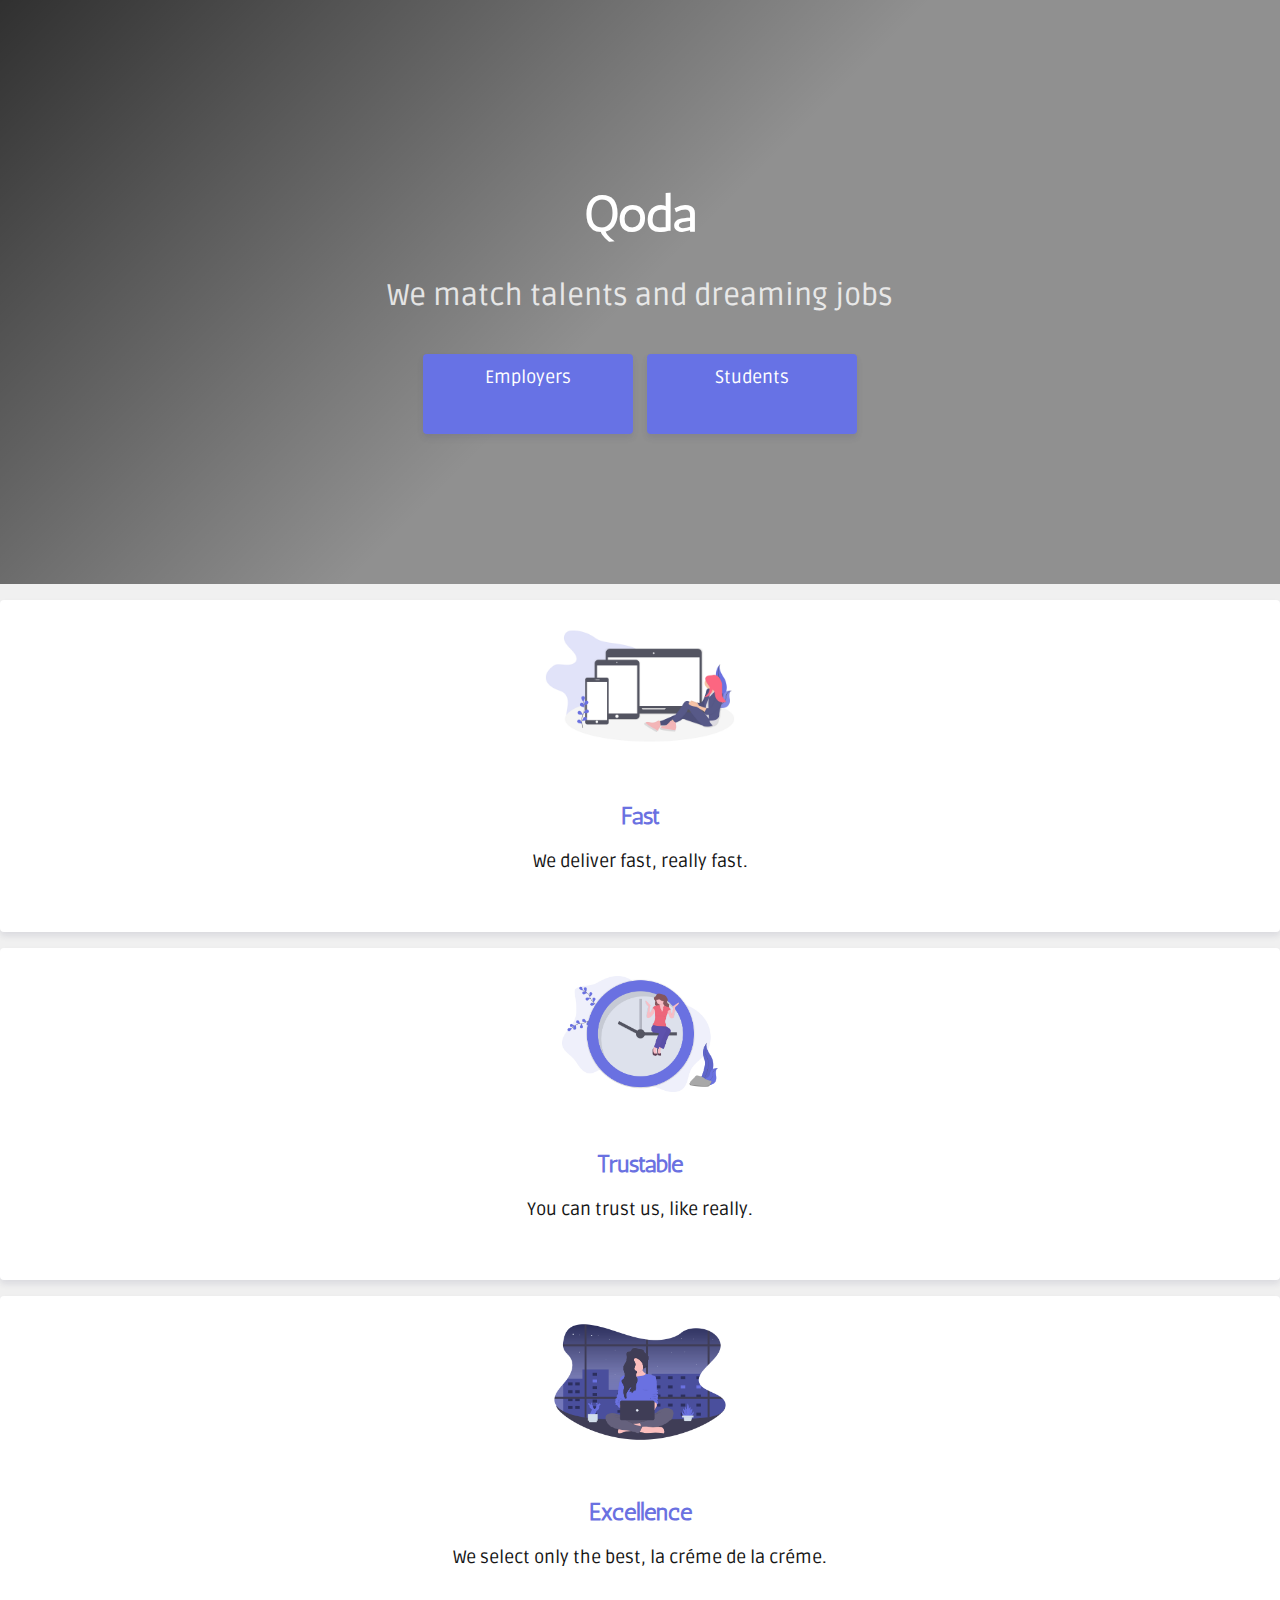
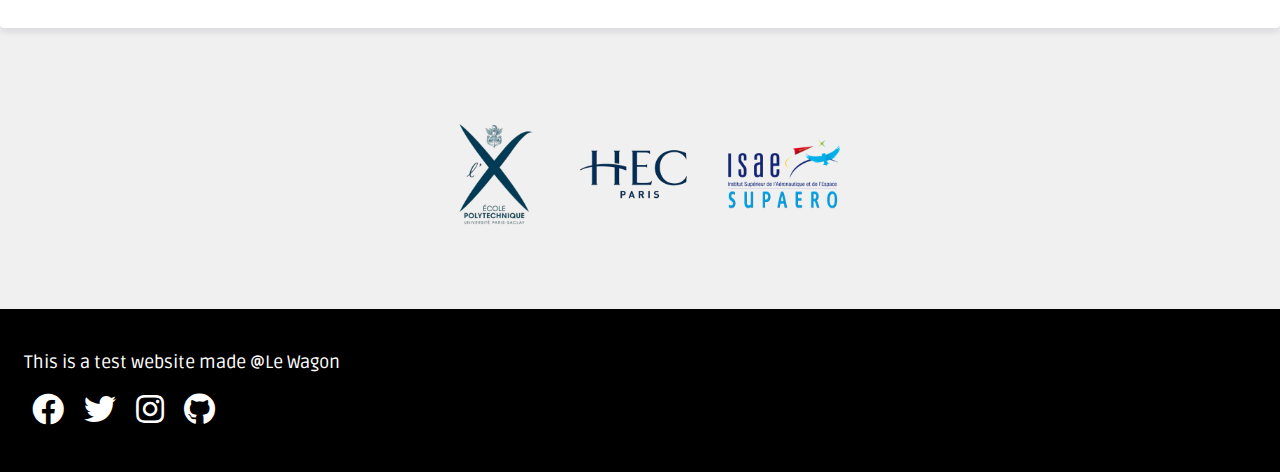
==== index.html @ 1908d9ad "logo updates" ====
<!DOCTYPE html>
<html>
  <head>
    <meta charset="utf-8">
    <title>Qoda</title>
    <link rel="stylesheet" href="https://use.fontawesome.com/releases/v5.3.1/css/all.css">
    <link href="https://fonts.googleapis.com/css?family=Antic|Ruda&display=swap" rel="stylesheet">
    <meta name="viewport" content="width=device-width, initial-scale=1, shrink-to-fit=no">
    <link rel="stylesheet" href="https://stackpath.bootstrapcdn.com/bootstrap/4.1.3/css/bootstrap.min.css" integrity="sha384-MCw98/SFnGE8fJT3GXwEOngsV7Zt27NXFoaoApmYm81iuXoPkFOJwJ8ERdknLPMO" crossorigin="anonymous">
    <link href='style.css' rel='stylesheet'>
  </head>

  <body>
    
    <div class="banner">
      <h1>Qoda</h1>
      <p>We match talents and dreaming jobs</p>
      <div class="btn-blue student">
        <a href="https://airtable.com/shrqHwpKkxn5R5Duq">Employers</a>
      </div>
      <div class="btn-blue">
        <a href="https://airtable.com/shrmMaUF8utczZNQs">Students</a>
      </div>
    </div>


    <div class="container">
      <div class="row">
        <div class="col-12 col-sm-6 col-lg-4">
          <div class="card-white">
            <img src="images/fast.png" alt="picture description" height="140">
            <h2>Fast</h2>
            <p>We deliver fast, <strong>really fast</strong>.</p>
          </div>
        </div>
        <div class="col-12 col-sm-6 col-lg-4">
          <div class="card-white">
            <img src="images/app.png" alt="picture description" height="140">
            <h2>Trustable</h2>
            <p>You can trust us, <strong>like really</strong>.</p>
          </div>
        </div>
        <div class="col-12 col-sm-12 col-lg-4">
          <div class="card-white">
            <img src="images/nuit.png" alt="picture description" height="140">
            <h2>Excellence</h2>
            <p>We select only the best, <strong>la créme de la créme</strong>.</p>
          </div>
        </div>
      </div>
    </div>

  <div class="navigation">
  </div>

  <div class="logo">
    <img src="images/X.png" alt="picture description" height="140">
    <img src="images/HEC.png" alt="picture description" height="140">
    <img src="images/Supaero.png" alt="picture description" height="140">
  </div>

  <div class="navigation">
  </div>

    <div class="footer">
    <p>This is a test website made @Le Wagon</p>

      <ul class="list-inline">
        <li>
          <a href="#"><i class="fab fa-facebook"></i></a>
        </li>
        <li>
          <a href="#"><i class="fab fa-twitter"></i></a>
        </li>
        <li>
          <a href="#"><i class="fab fa-instagram"></i></a>
        </li>
        <li>
          <a href="#"><i class="fab fa-github"></i></a>
        </li>
      </ul>
    </div>

  </body>
</html>
---- style.css ----
/* style.css */
body {
  margin: 0px;
  background: rgb(240, 240, 240);
  color: rgb(20, 20, 20);
  font-family: Ruda, sans-serif;
	font-size: 18px;
  font-weight: lighter;
}
h1, h2, h3 {
  font-family: Antic, sans-serif;
  font-weight: bold;
}
h1 {
	font-size: 40px;
  
}
h2 {
  font-size: 24px;
  color: #6A71E1;
}
a {
  color: #6A71E1;
  text-decoration: none;
}
a:hover {
  color: black;
}

.row{
  margin: auto;
}

.banner{
  text-align: center;
  color: white;
  padding: 150px 0px;
  background-image: linear-gradient(-225deg, rgba(0,0,0,0.8) 0%, rgba(0,0,0,0.4) 50%), url("https://picsum.photos/1000/600?random");
  background-size: cover;
  background-position: center;
}
.banner h1 {
  font-size: 50px;
   
}
.banner p {
  opacity: 0.8;
  font-size: 30px;
  font-weight: lighter;
  margin-bottom: 40px;
}
.btn-blue {
  color: white;
  background: #6772e5;
  box-shadow: 0 4px 6px rgba(50,50,93,.11);
  border-radius: 4px;
  padding: 15px 20px;
  width: 170px;
  height: 50px;
  line-height: 16px;
  font-size: 18px;
  display: inline-block;
}
.btn-blue a {
  color: rgb(255,255,255);
}
.btn-blue:hover {
  background: #7795f8;
  color: white;
}
.card-white {
  background-color: white;
  border-radius: 4px;
  text-align: center;
  box-shadow: 0 4px 6px rgba(50,50,93,.11);
  padding: 16px;
  height: 300px;
  margin: 16px 0px;

}
.card-white img {
  margin-bottom: 20px;
}
.footer {
  background-color: black;
  padding: 24px;
  color: white;
}
.footer a {
  color: white;
  font-size: 32px;
}
.list-inline {
  list-style: none;
  padding-left: 0px;
}
.list-inline li {
  display: inline;
  padding: 0px 8px;
}
.student{
  margin-right: 10px;
}

.menu, .menu a {
  color: white;
  font-size: 14px;
}
.navigation{
  height: 60px;
  font-color: white;
  color: #6772EB;
  font-size: 30px;
  text-align: center;
}
.logo{
  text-align: center;

}
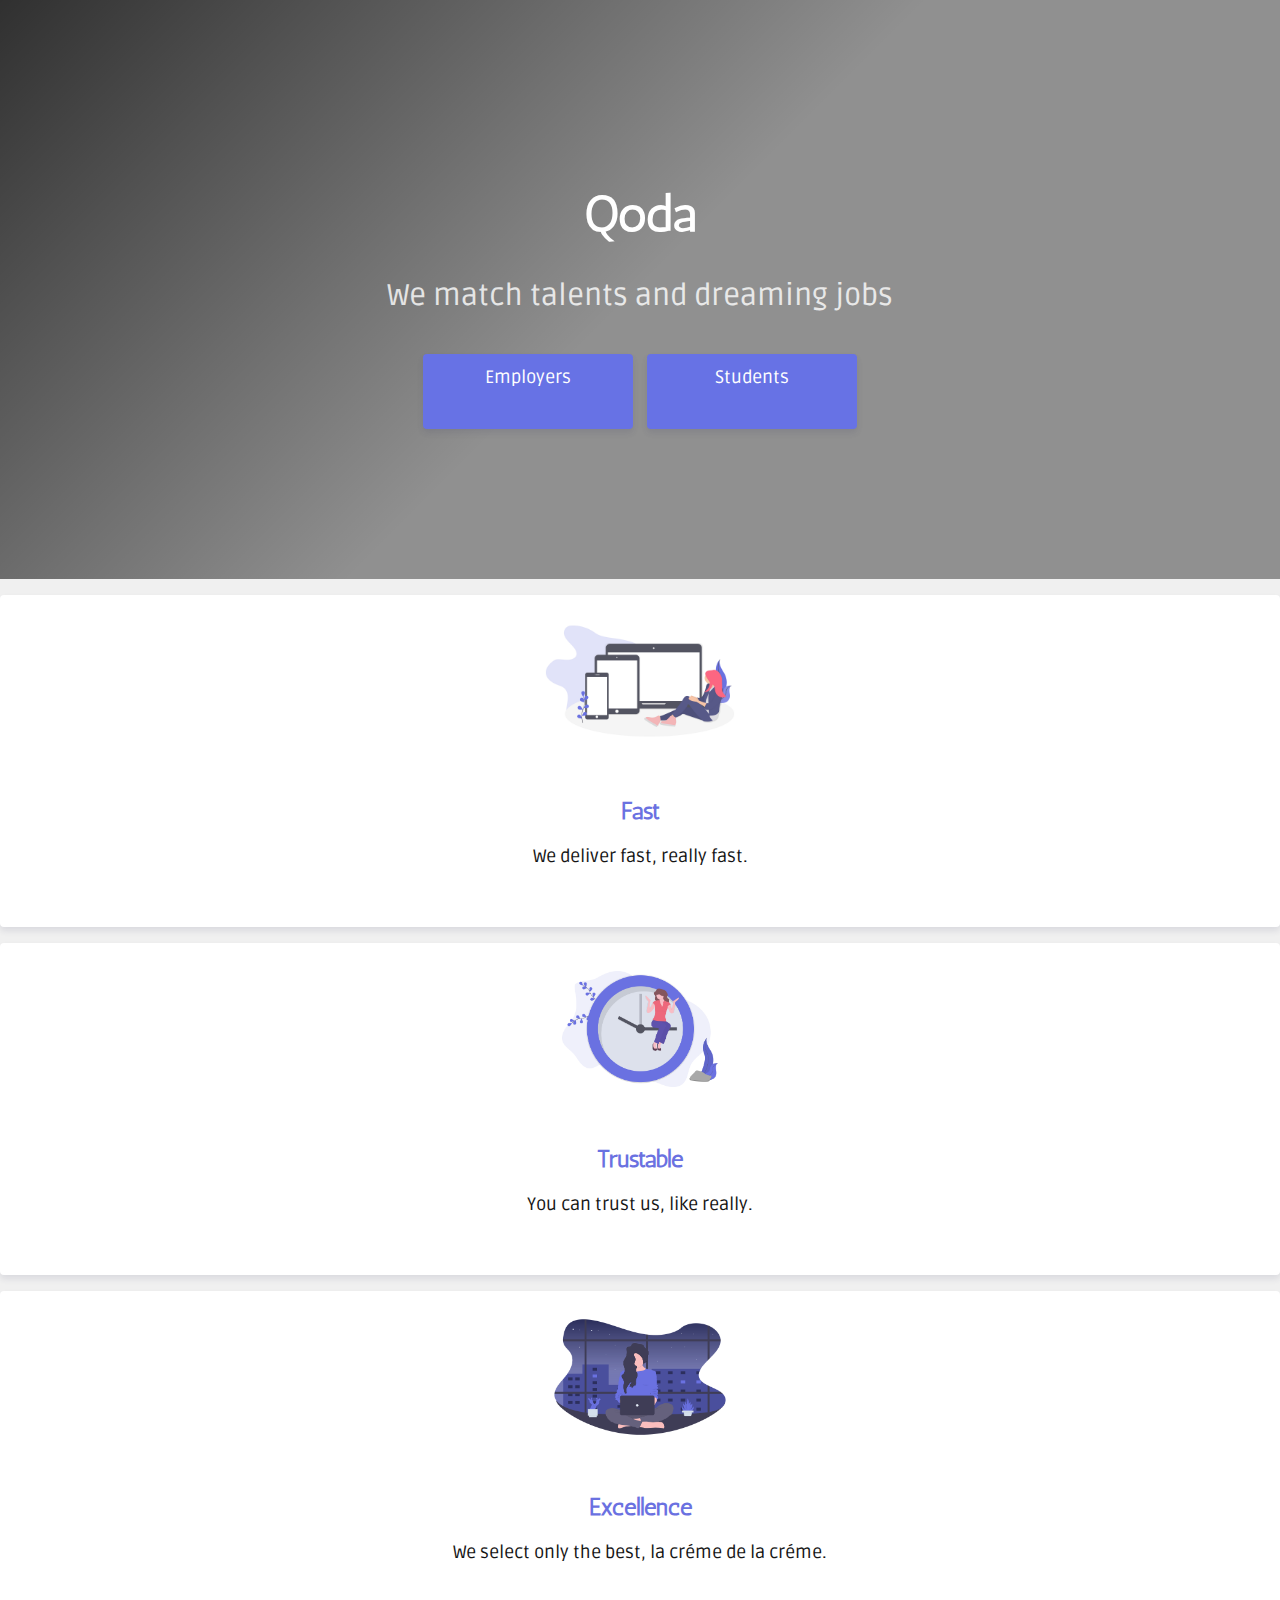
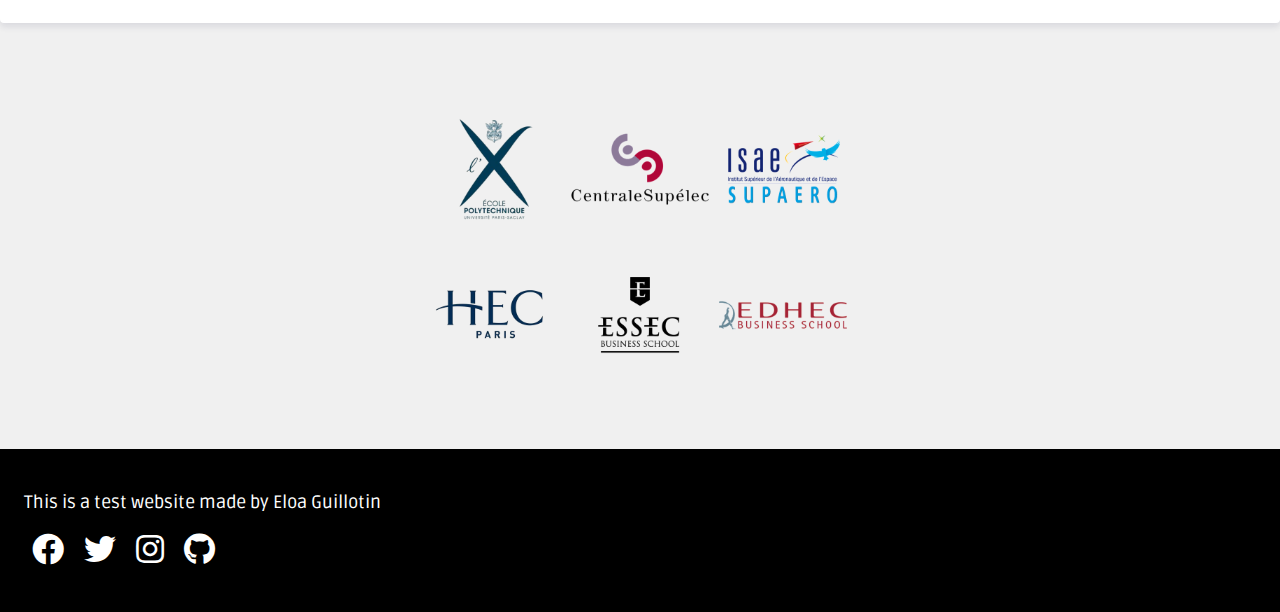
==== commit b5a05738: "Airtable update" ====
--- a/index.html
+++ b/index.html
@@ -55,15 +55,20 @@
 
   <div class="logo">
     <img src="images/X.png" alt="picture description" height="140">
+    <img src="images/centrale.png" alt="picture description" height="140">
+    <img src="images/Supaero.png" alt="picture description" height="140">
+  </div>
+  <div class="logo">
     <img src="images/HEC.png" alt="picture description" height="140">
-    <img src="images/Supaero.png" alt="picture description" height="140">
+    <img src="images/essec.png" alt="picture description" height="140">
+    <img src="images/edhec.png" alt="picture description" height="140">
   </div>
 
   <div class="navigation">
   </div>
 
     <div class="footer">
-    <p>This is a test website made @Le Wagon</p>
+    <p>This is a test website made by Eloa Guillotin</p>
 
       <ul class="list-inline">
         <li>
--- a/style.css
+++ b/style.css
@@ -56,7 +56,7 @@
   border-radius: 4px;
   padding: 15px 20px;
   width: 170px;
-  height: 50px;
+  height: 45px;
   line-height: 16px;
   font-size: 18px;
   display: inline-block;
@@ -115,5 +115,5 @@
 }
 .logo{
   text-align: center;
+}
 
-}
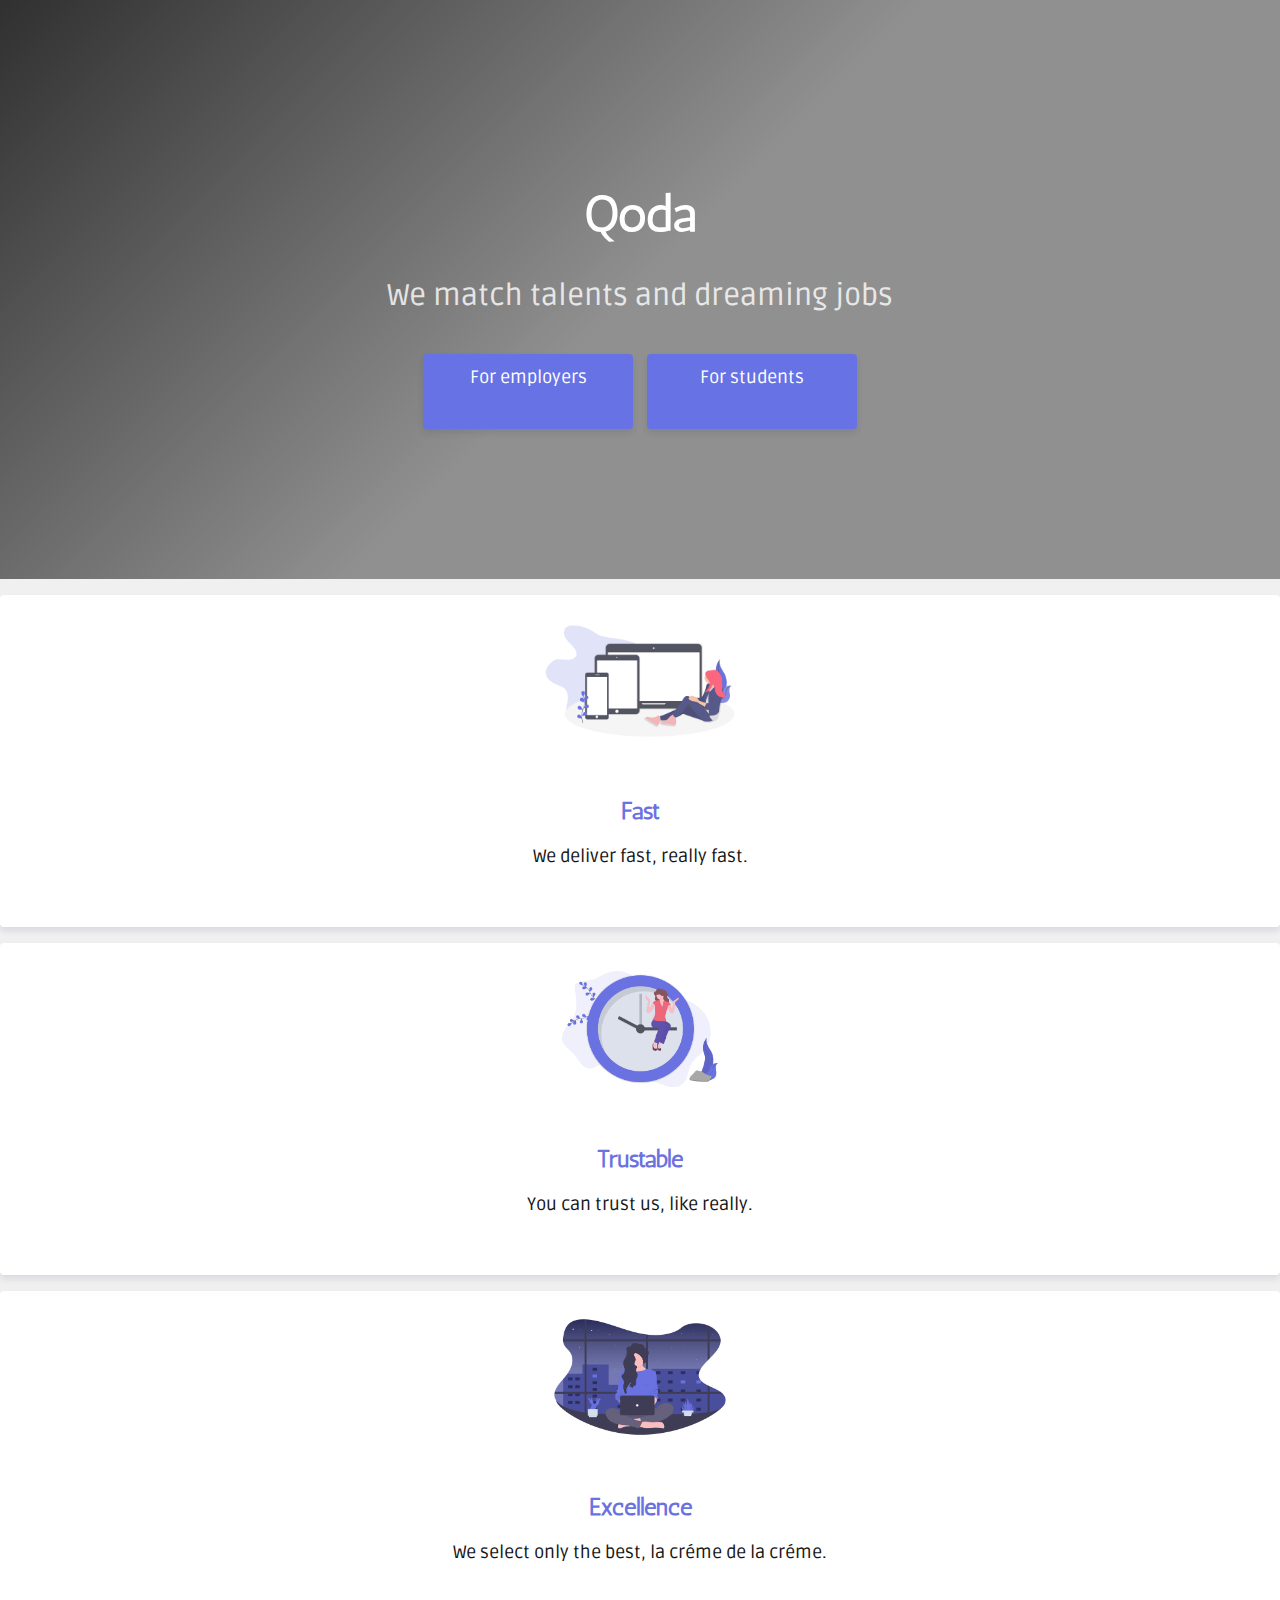
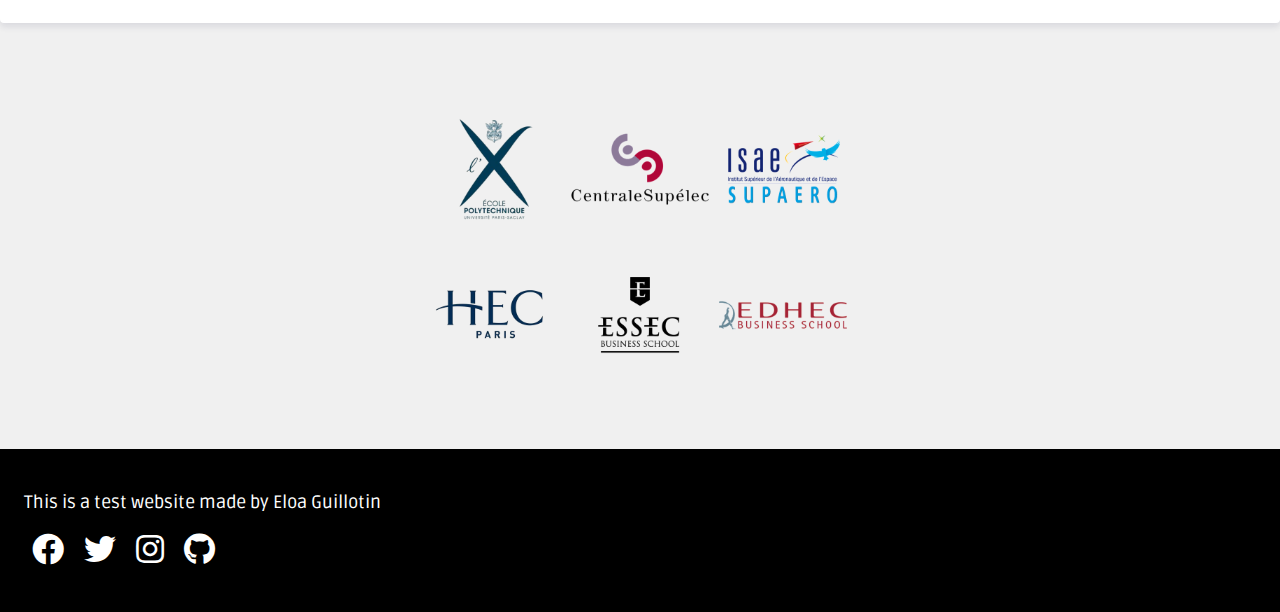
==== commit d78ba769: "Update" ====
--- a/index.html
+++ b/index.html
@@ -16,10 +16,10 @@
       <h1>Qoda</h1>
       <p>We match talents and dreaming jobs</p>
       <div class="btn-blue student">
-        <a href="https://airtable.com/shrqHwpKkxn5R5Duq">Employers</a>
+        <a href="https://airtable.com/shrqHwpKkxn5R5Duq">For employers</a>
       </div>
       <div class="btn-blue">
-        <a href="https://airtable.com/shrmMaUF8utczZNQs">Students</a>
+        <a href="https://airtable.com/shrmMaUF8utczZNQs">For students</a>
       </div>
     </div>
 
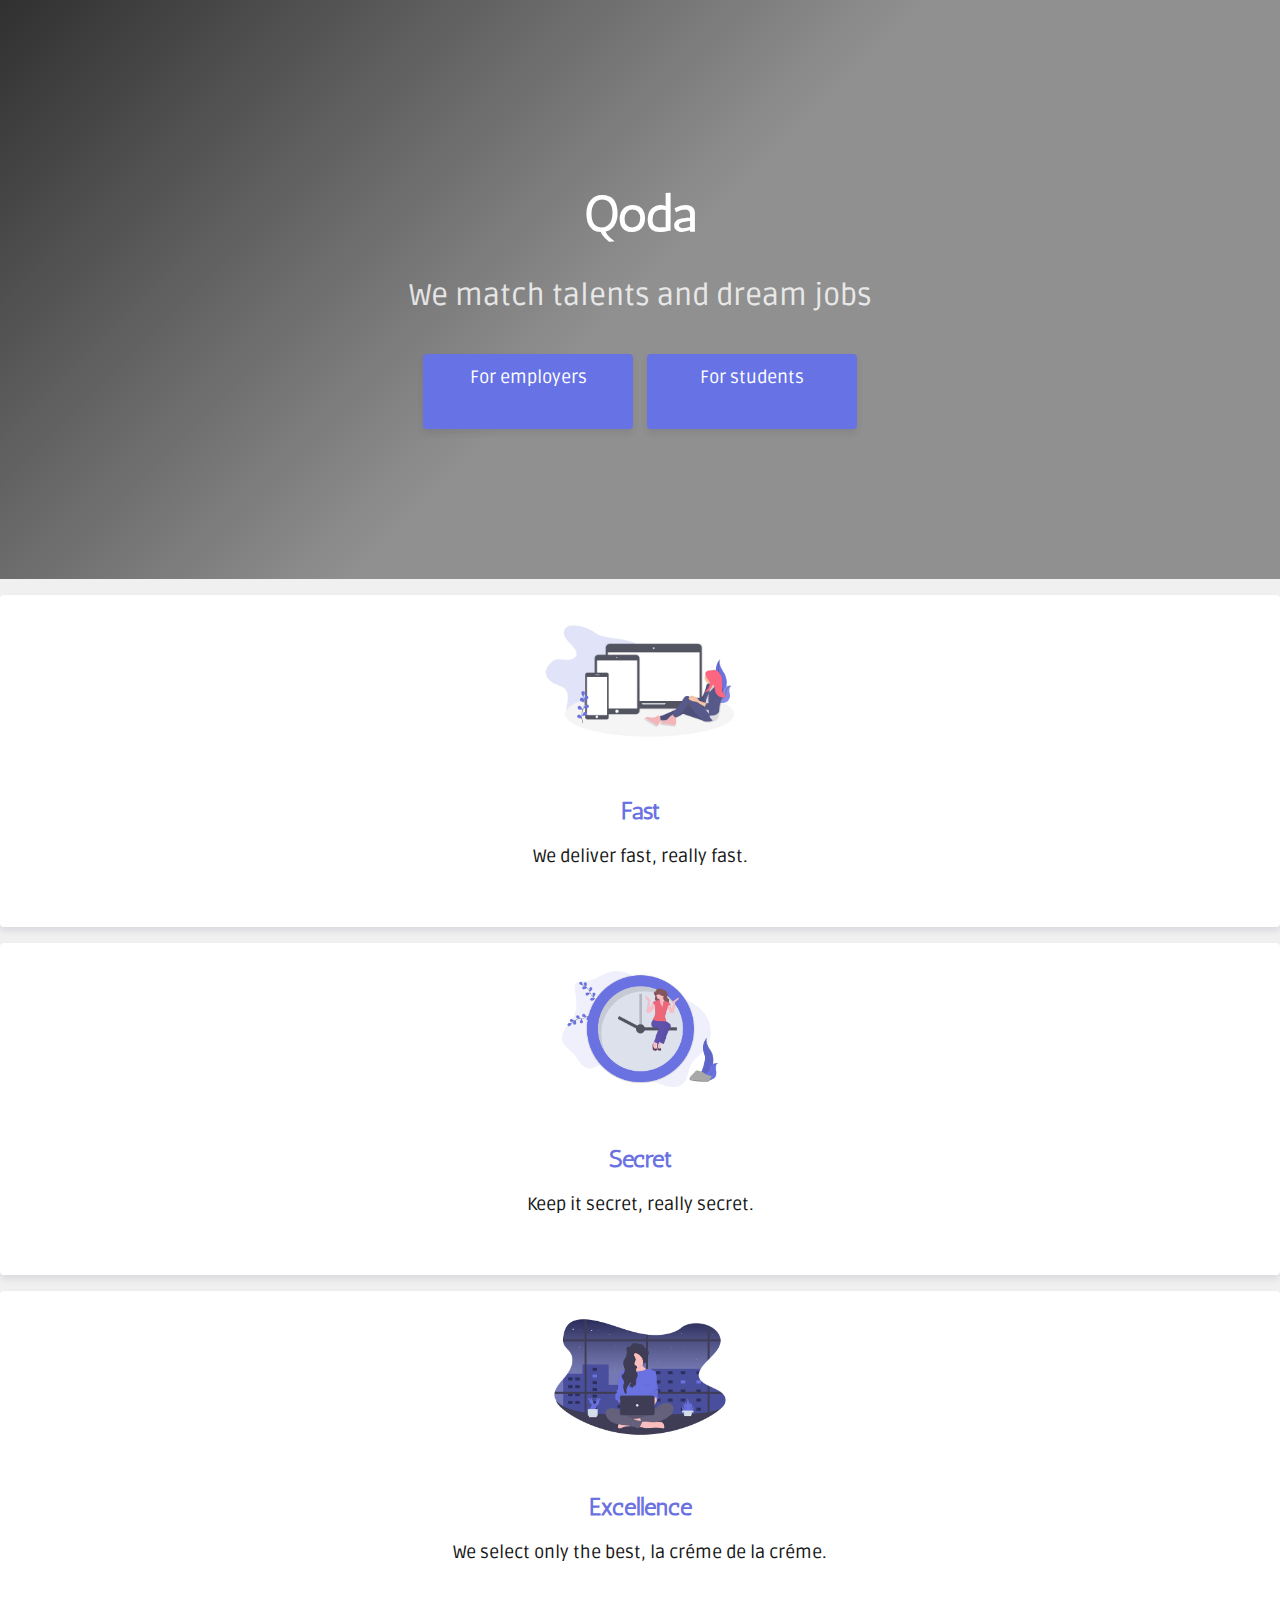
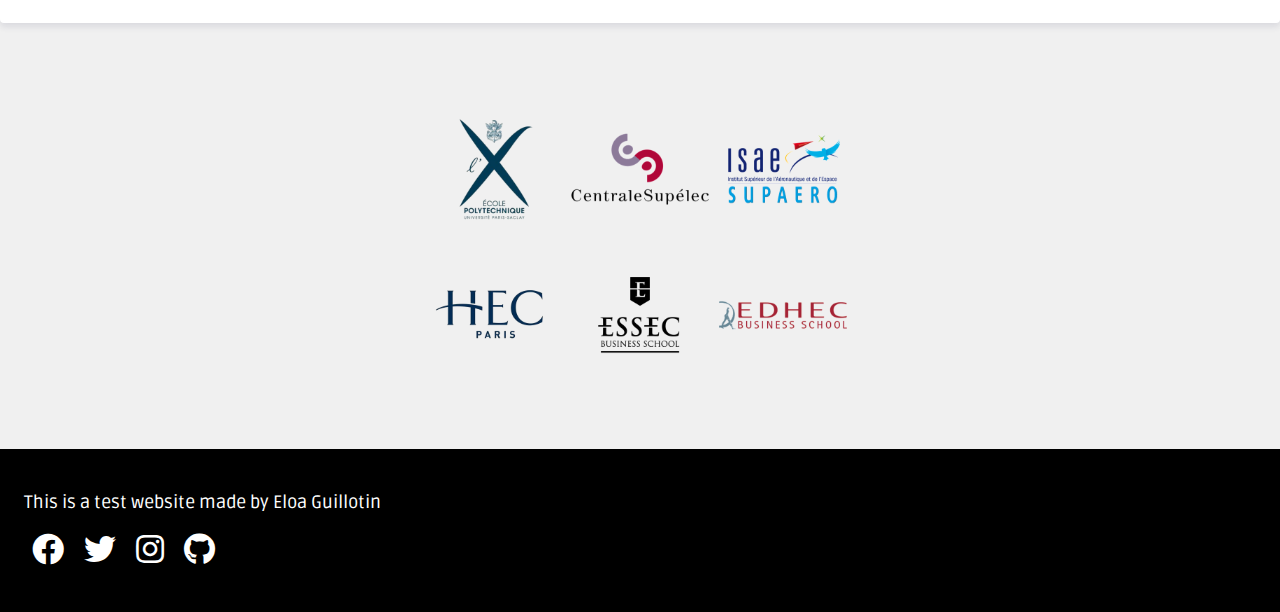
==== commit 0fa814c0: "secret" ====
--- a/index.html
+++ b/index.html
@@ -14,7 +14,7 @@
     
     <div class="banner">
       <h1>Qoda</h1>
-      <p>We match talents and dreaming jobs</p>
+      <p>We match talents and dream jobs</p>
       <div class="btn-blue student">
         <a href="https://airtable.com/shrqHwpKkxn5R5Duq">For employers</a>
       </div>
@@ -36,8 +36,8 @@
         <div class="col-12 col-sm-6 col-lg-4">
           <div class="card-white">
             <img src="images/app.png" alt="picture description" height="140">
-            <h2>Trustable</h2>
-            <p>You can trust us, <strong>like really</strong>.</p>
+            <h2>Secret</h2>
+            <p>Keep it secret, <strong>really secret</strong>.</p>
           </div>
         </div>
         <div class="col-12 col-sm-12 col-lg-4">
--- a/style.css
+++ b/style.css
@@ -35,7 +35,7 @@
   text-align: center;
   color: white;
   padding: 150px 0px;
-  background-image: linear-gradient(-225deg, rgba(0,0,0,0.8) 0%, rgba(0,0,0,0.4) 50%), url("https://picsum.photos/1000/600?random");
+  background-image: linear-gradient(-225deg, rgba(0,0,0,0.8) 0%, rgba(0,0,0,0.4) 50%), url("https://images.unsplash.com/photo-1462899006636-339e08d1844e?ixlib=rb-1.2.1&ixid=eyJhcHBfaWQiOjEyMDd9&auto=format&fit=crop&w=1650&q=80");
   background-size: cover;
   background-position: center;
 }
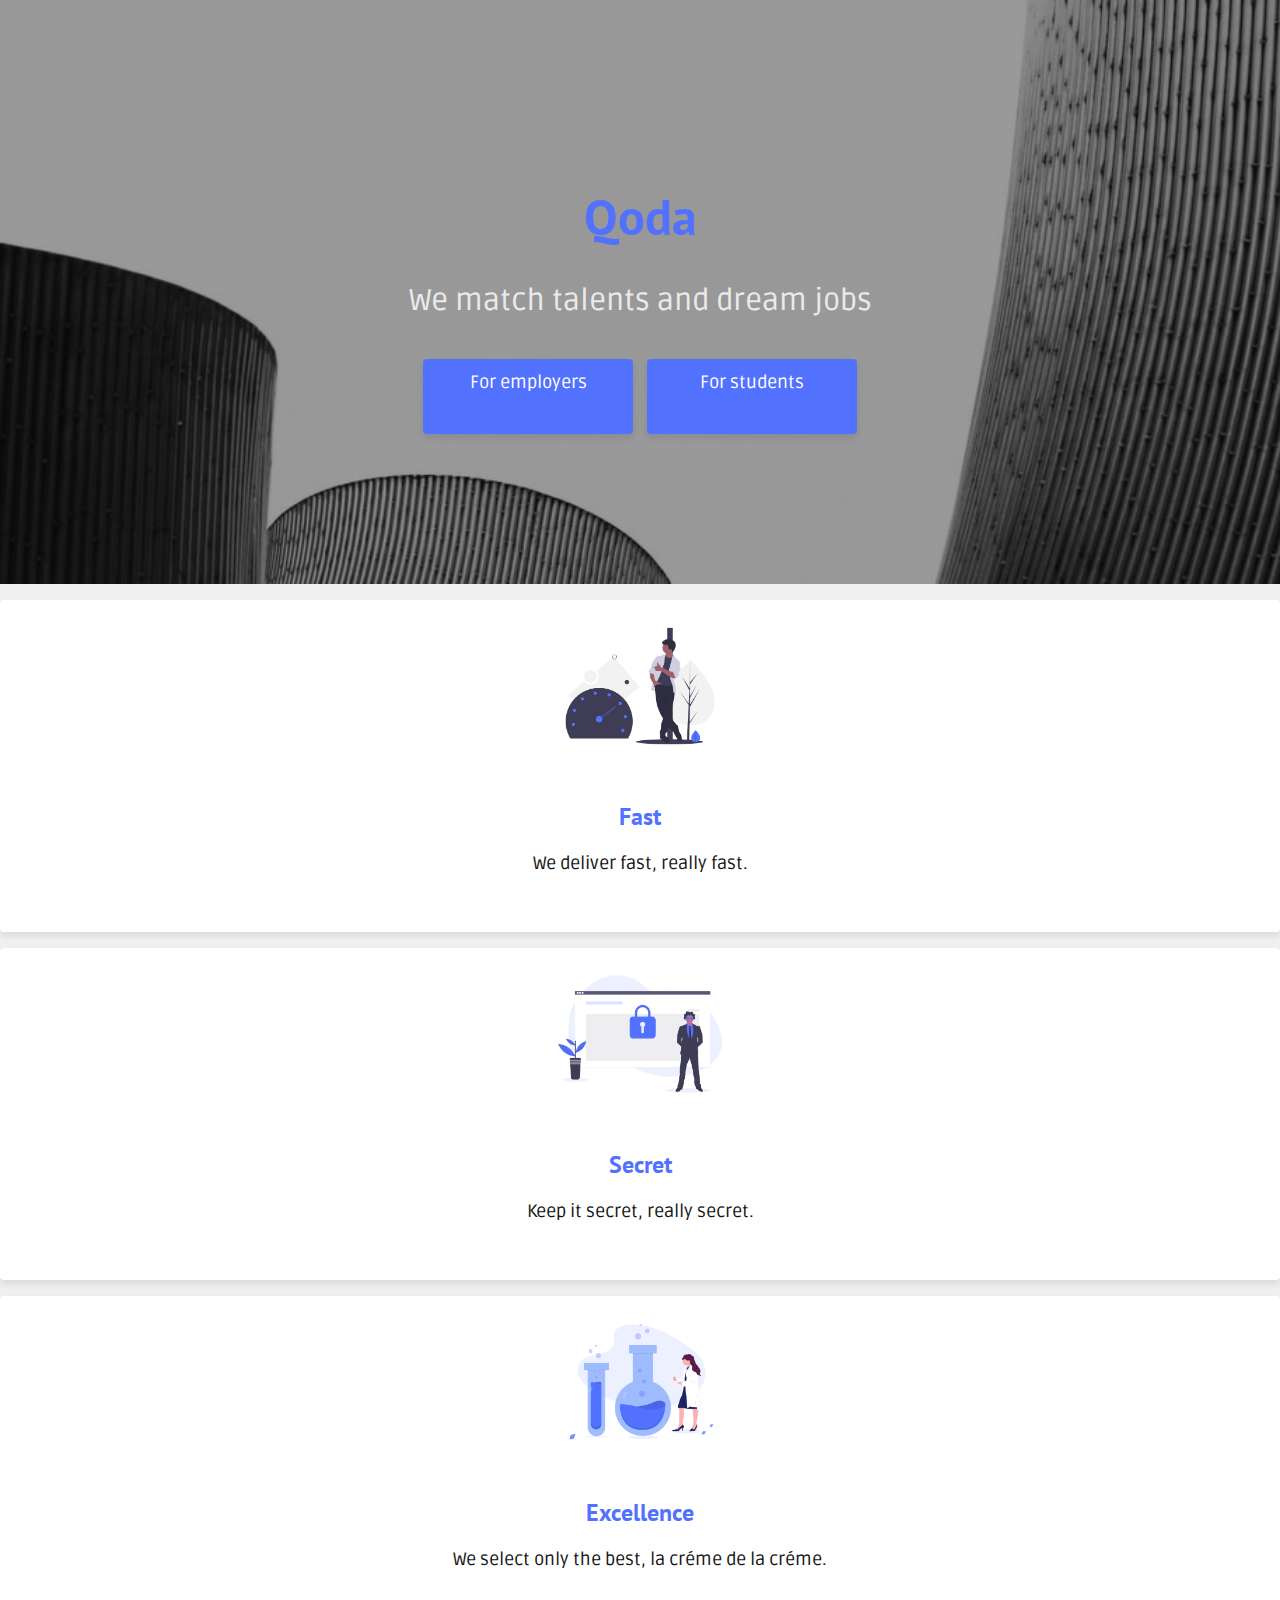
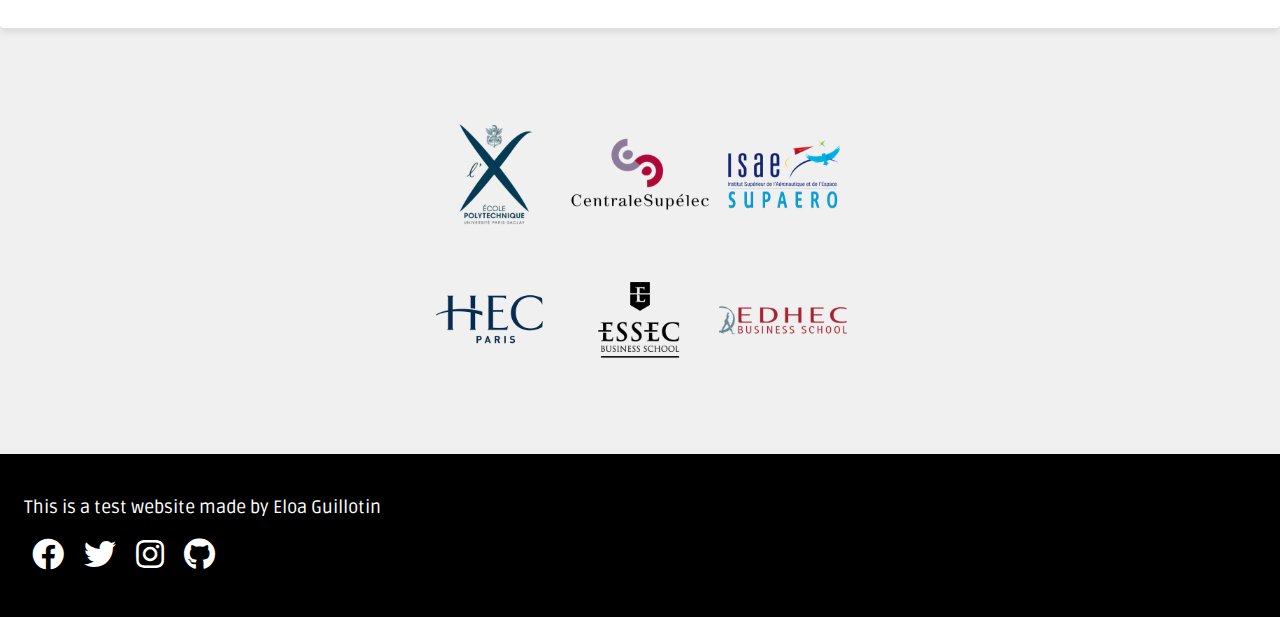
==== commit 3445211b: "Version 1 fini" ====
--- a/index.html
+++ b/index.html
@@ -5,6 +5,7 @@
     <title>Qoda</title>
     <link rel="stylesheet" href="https://use.fontawesome.com/releases/v5.3.1/css/all.css">
     <link href="https://fonts.googleapis.com/css?family=Antic|Ruda&display=swap" rel="stylesheet">
+    <link href="https://fonts.googleapis.com/css?family=PT+Sans&display=swap" rel="stylesheet">
     <meta name="viewport" content="width=device-width, initial-scale=1, shrink-to-fit=no">
     <link rel="stylesheet" href="https://stackpath.bootstrapcdn.com/bootstrap/4.1.3/css/bootstrap.min.css" integrity="sha384-MCw98/SFnGE8fJT3GXwEOngsV7Zt27NXFoaoApmYm81iuXoPkFOJwJ8ERdknLPMO" crossorigin="anonymous">
     <link href='style.css' rel='stylesheet'>
@@ -35,14 +36,14 @@
         </div>
         <div class="col-12 col-sm-6 col-lg-4">
           <div class="card-white">
-            <img src="images/app.png" alt="picture description" height="140">
+            <img src="images/private.png" alt="picture description" height="140">
             <h2>Secret</h2>
             <p>Keep it secret, <strong>really secret</strong>.</p>
           </div>
         </div>
         <div class="col-12 col-sm-12 col-lg-4">
           <div class="card-white">
-            <img src="images/nuit.png" alt="picture description" height="140">
+            <img src="images/excellence.png" alt="picture description" height="140">
             <h2>Excellence</h2>
             <p>We select only the best, <strong>la créme de la créme</strong>.</p>
           </div>
--- a/style.css
+++ b/style.css
@@ -8,19 +8,20 @@
   font-weight: lighter;
 }
 h1, h2, h3 {
-  font-family: Antic, sans-serif;
+  font-family: PT sans, sans-serif;
   font-weight: bold;
 }
 h1 {
 	font-size: 40px;
+  color: #5271ff;
   
 }
 h2 {
   font-size: 24px;
-  color: #6A71E1;
+  color: #5271ff;
 }
 a {
-  color: #6A71E1;
+  color: #5271ff;
   text-decoration: none;
 }
 a:hover {
@@ -35,7 +36,7 @@
   text-align: center;
   color: white;
   padding: 150px 0px;
-  background-image: linear-gradient(-225deg, rgba(0,0,0,0.8) 0%, rgba(0,0,0,0.4) 50%), url("https://images.unsplash.com/photo-1462899006636-339e08d1844e?ixlib=rb-1.2.1&ixid=eyJhcHBfaWQiOjEyMDd9&auto=format&fit=crop&w=1650&q=80");
+  background-image: linear-gradient(-225deg, rgba(0,0,0,0.8) 0%, rgba(0,0,0,0.4) 0%), url("images/Couverture2.jpg");
   background-size: cover;
   background-position: center;
 }
@@ -51,7 +52,7 @@
 }
 .btn-blue {
   color: white;
-  background: #6772e5;
+  background: #5271ff;
   box-shadow: 0 4px 6px rgba(50,50,93,.11);
   border-radius: 4px;
   padding: 15px 20px;
@@ -109,7 +110,7 @@
 .navigation{
   height: 60px;
   font-color: white;
-  color: #6772EB;
+  color: #5271ff;
   font-size: 30px;
   text-align: center;
 }
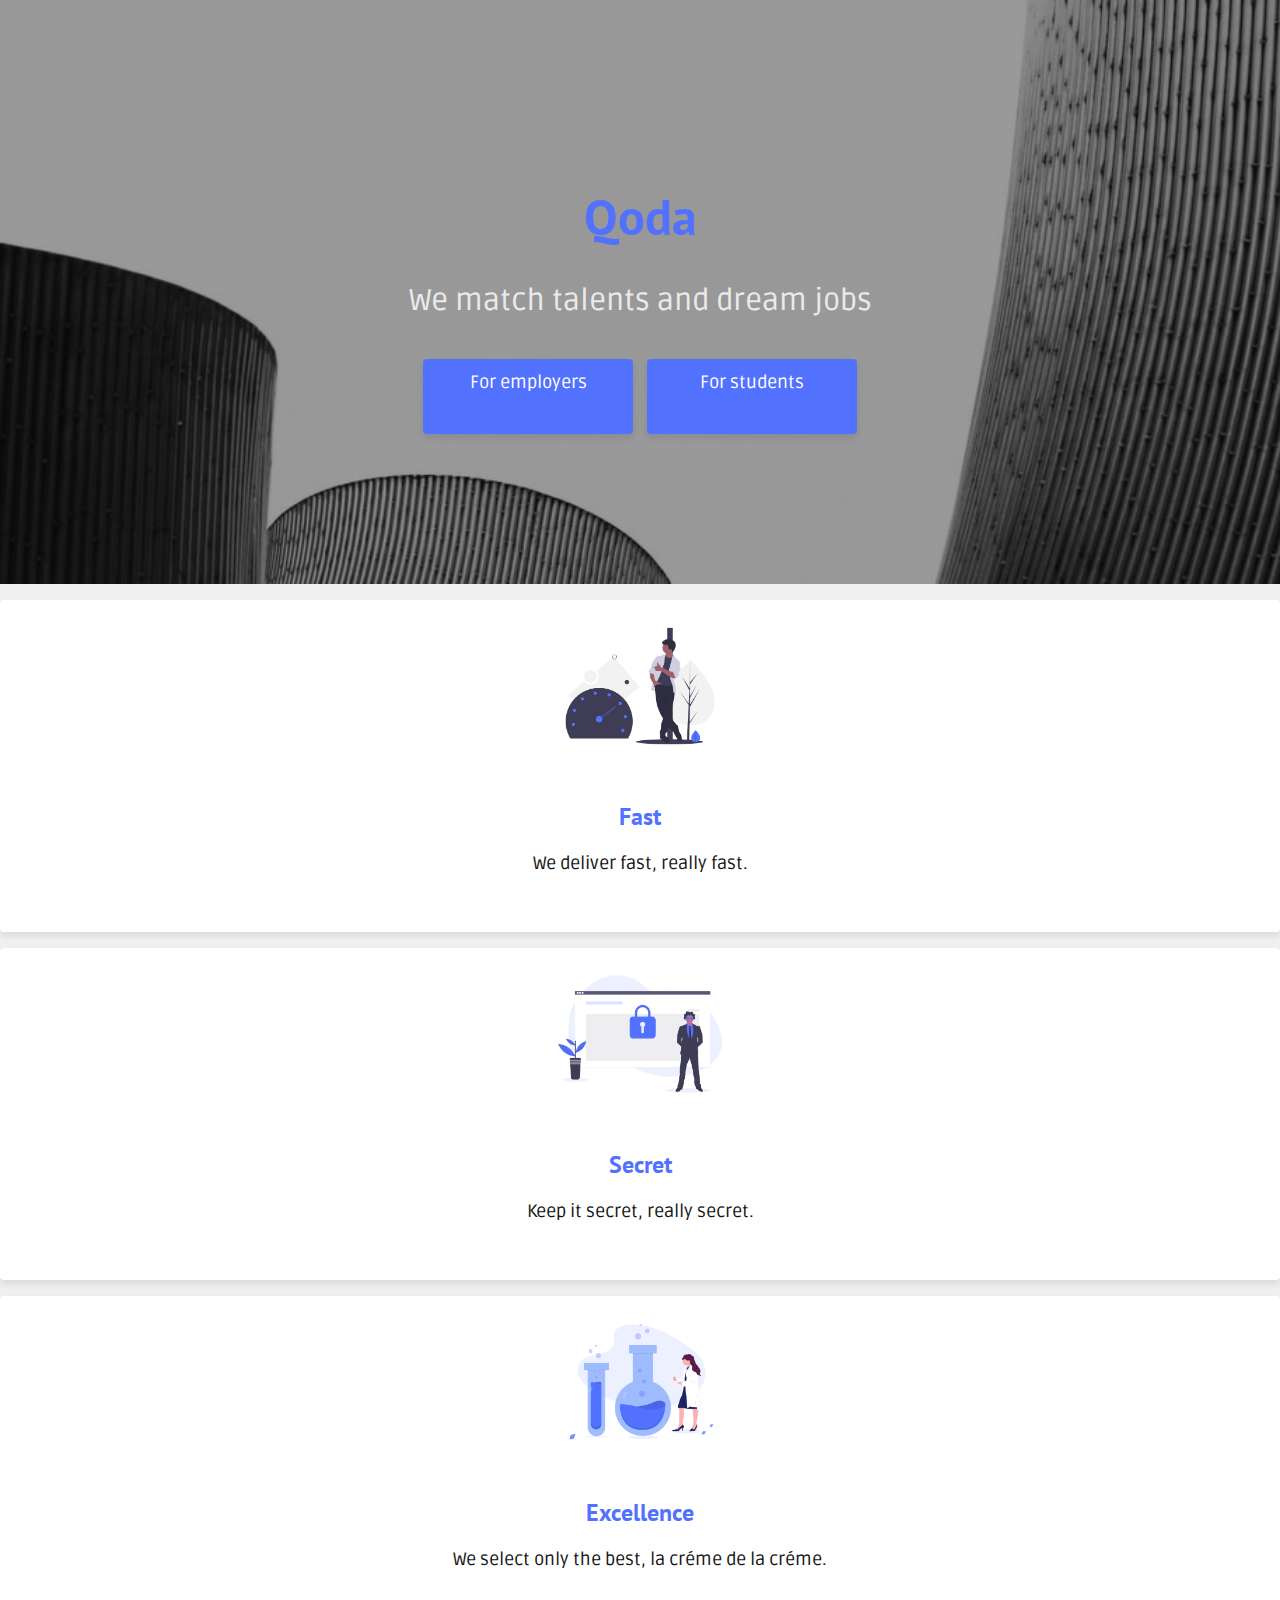
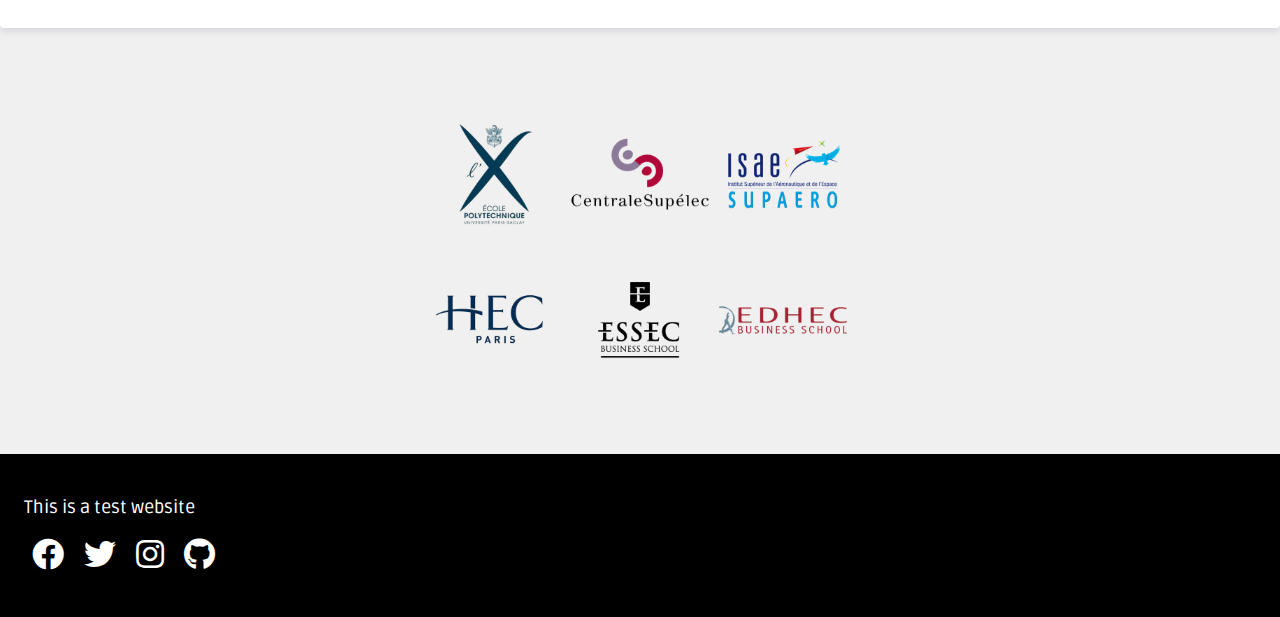
==== commit 3594b226: "Update" ====
--- a/index.html
+++ b/index.html
@@ -69,7 +69,7 @@
   </div>
 
     <div class="footer">
-    <p>This is a test website made by Eloa Guillotin</p>
+    <p>This is a test website</p>
 
       <ul class="list-inline">
         <li>
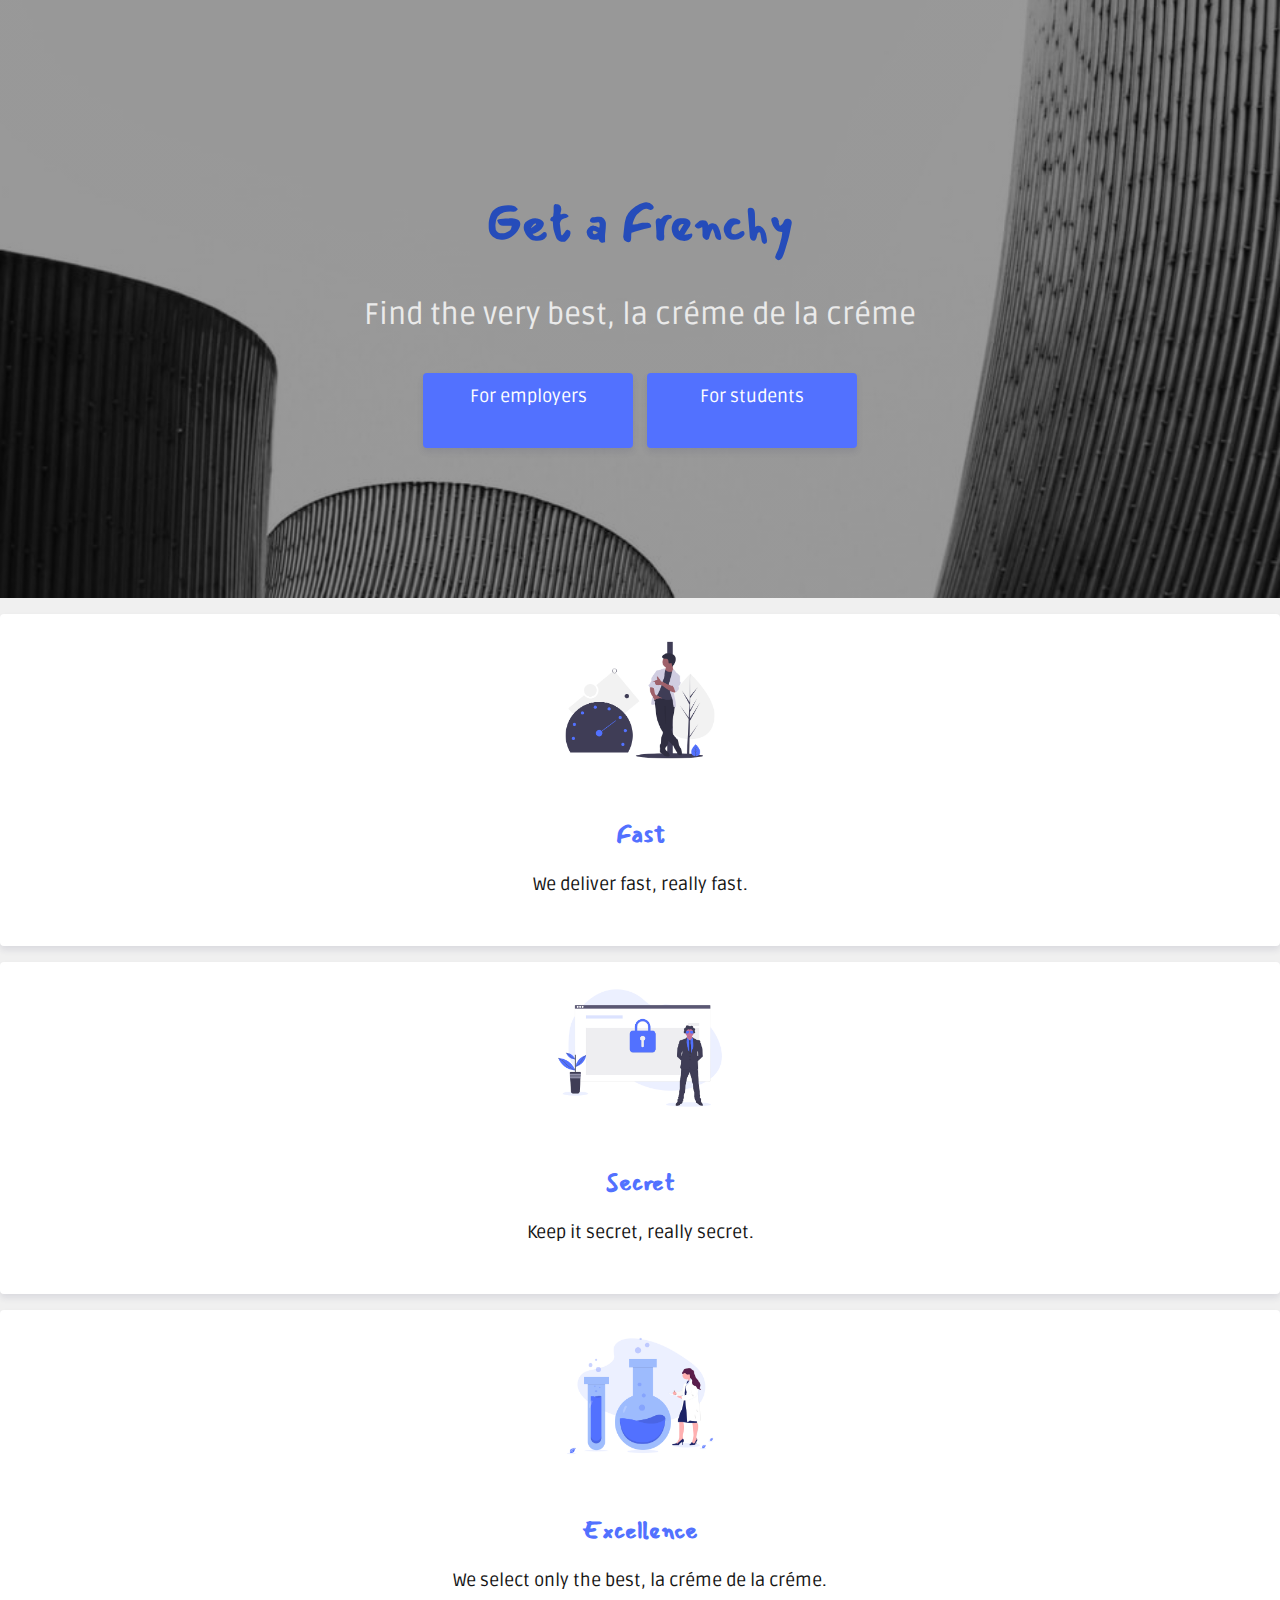
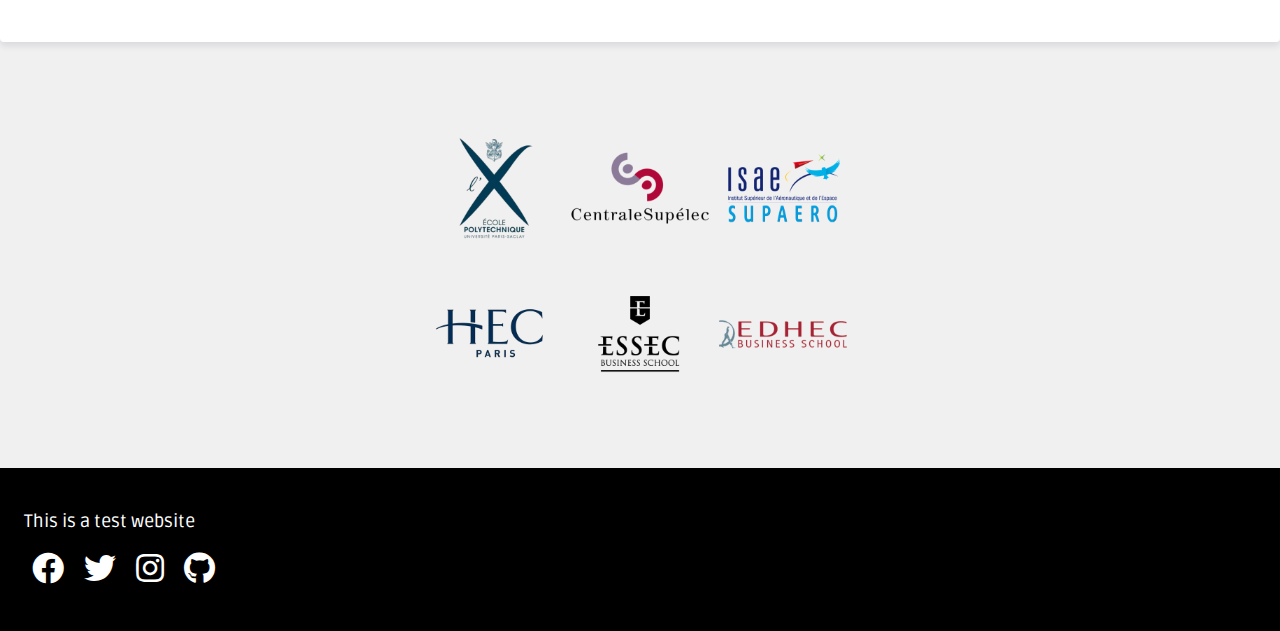
==== commit b87ee7ab: "Getafrenchy" ====
--- a/index.html
+++ b/index.html
@@ -5,7 +5,7 @@
     <title>Qoda</title>
     <link rel="stylesheet" href="https://use.fontawesome.com/releases/v5.3.1/css/all.css">
     <link href="https://fonts.googleapis.com/css?family=Antic|Ruda&display=swap" rel="stylesheet">
-    <link href="https://fonts.googleapis.com/css?family=PT+Sans&display=swap" rel="stylesheet">
+    <link href="https://fonts.googleapis.com/css?family=Mansalva&display=swap" rel="stylesheet">
     <meta name="viewport" content="width=device-width, initial-scale=1, shrink-to-fit=no">
     <link rel="stylesheet" href="https://stackpath.bootstrapcdn.com/bootstrap/4.1.3/css/bootstrap.min.css" integrity="sha384-MCw98/SFnGE8fJT3GXwEOngsV7Zt27NXFoaoApmYm81iuXoPkFOJwJ8ERdknLPMO" crossorigin="anonymous">
     <link href='style.css' rel='stylesheet'>
@@ -14,8 +14,8 @@
   <body>
     
     <div class="banner">
-      <h1>Qoda</h1>
-      <p>We match talents and dream jobs</p>
+      <h1>Get a Frenchy</h1>
+      <p>Find the very best, la créme de la créme</p>
       <div class="btn-blue student">
         <a href="https://airtable.com/shrqHwpKkxn5R5Duq">For employers</a>
       </div>
--- a/style.css
+++ b/style.css
@@ -8,12 +8,12 @@
   font-weight: lighter;
 }
 h1, h2, h3 {
-  font-family: PT sans, sans-serif;
+  font-family: Mansalva, cursive;
   font-weight: bold;
 }
 h1 {
 	font-size: 40px;
-  color: #5271ff;
+  color: #254cba;
   
 }
 h2 {
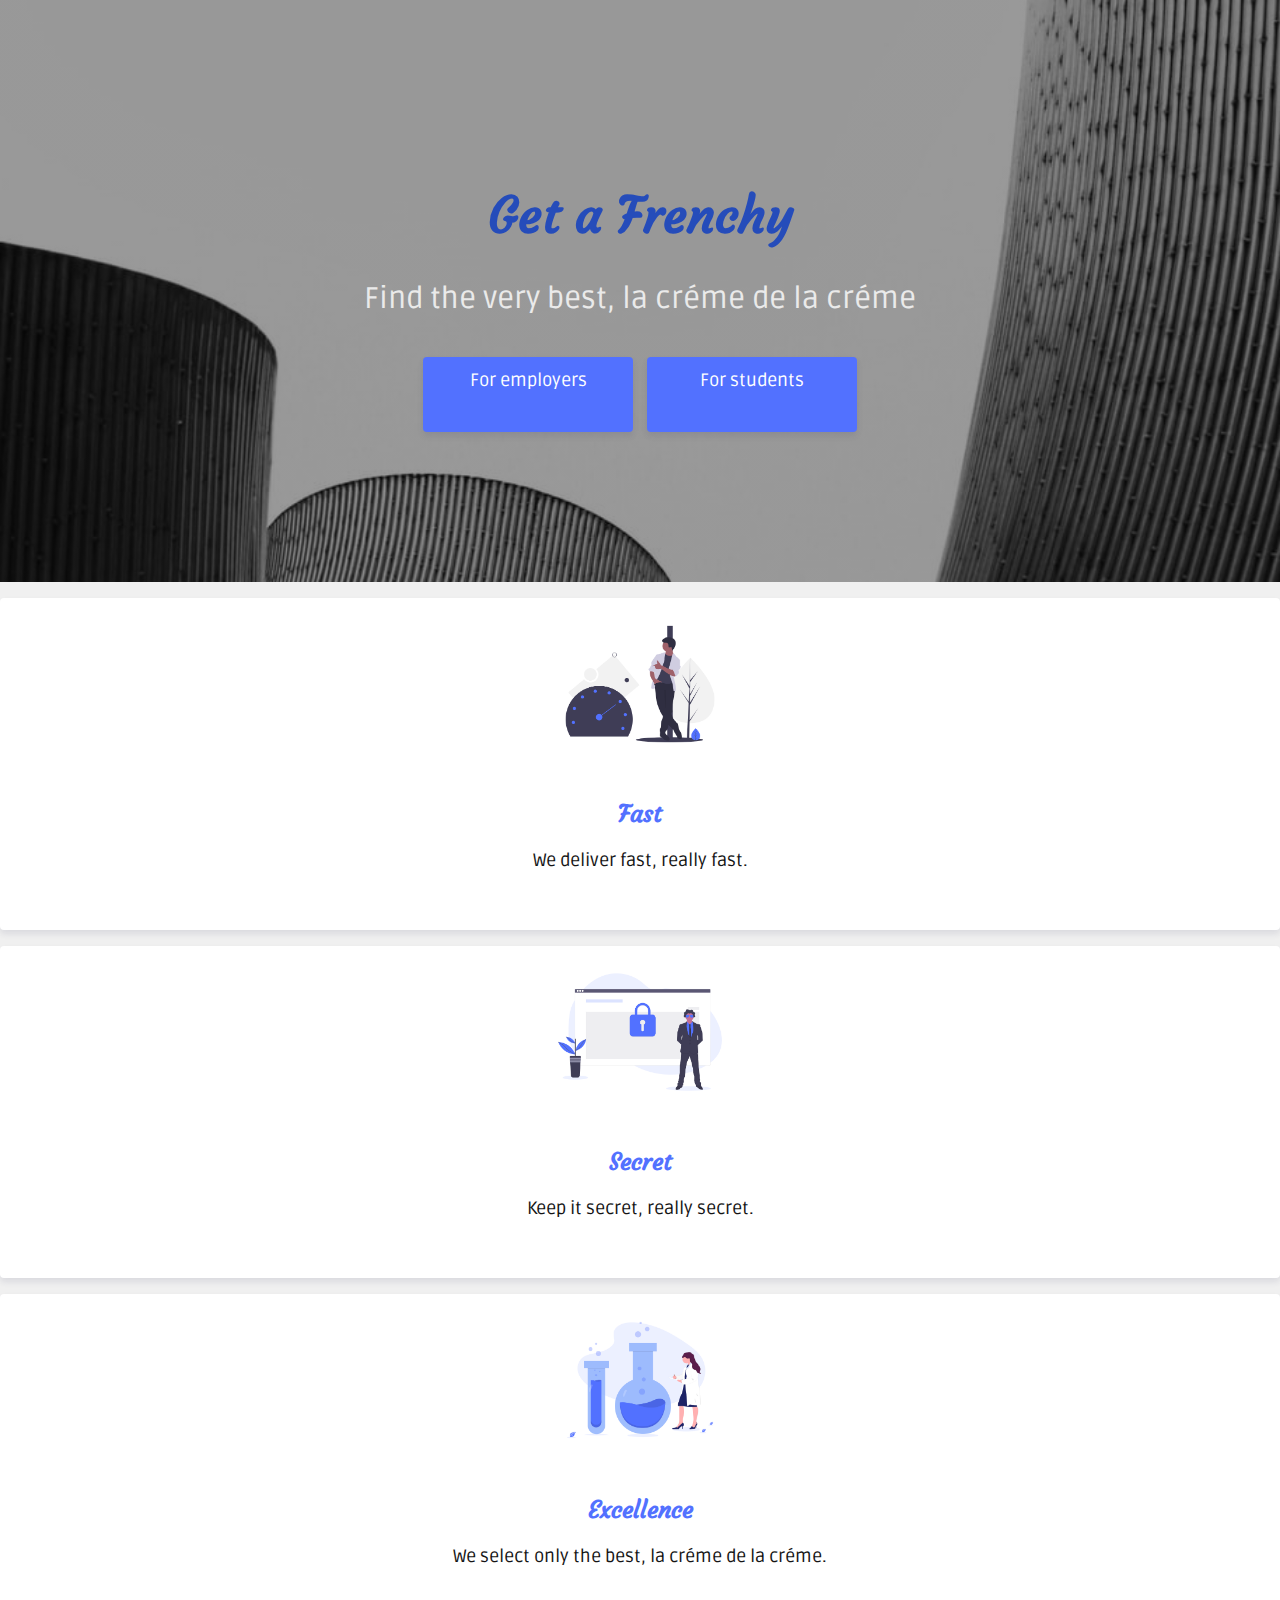
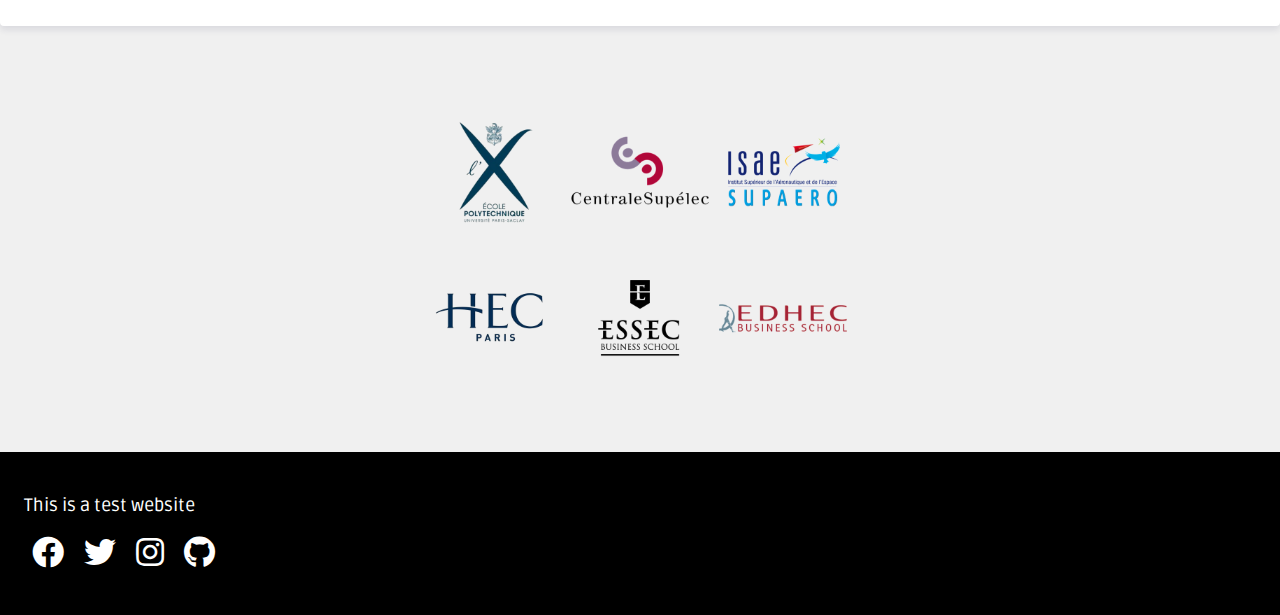
==== commit 249c3e5f: "update" ====
--- a/index.html
+++ b/index.html
@@ -6,6 +6,9 @@
     <link rel="stylesheet" href="https://use.fontawesome.com/releases/v5.3.1/css/all.css">
     <link href="https://fonts.googleapis.com/css?family=Antic|Ruda&display=swap" rel="stylesheet">
     <link href="https://fonts.googleapis.com/css?family=Mansalva&display=swap" rel="stylesheet">
+    <link href="https://fonts.googleapis.com/css?family=Turret+Road&display=swap" rel="stylesheet">
+    <link href="https://fonts.googleapis.com/css?family=Rajdhani&display=swap" rel="stylesheet">
+    <link href="https://fonts.googleapis.com/css?family=Courgette&display=swap" rel="stylesheet">
     <meta name="viewport" content="width=device-width, initial-scale=1, shrink-to-fit=no">
     <link rel="stylesheet" href="https://stackpath.bootstrapcdn.com/bootstrap/4.1.3/css/bootstrap.min.css" integrity="sha384-MCw98/SFnGE8fJT3GXwEOngsV7Zt27NXFoaoApmYm81iuXoPkFOJwJ8ERdknLPMO" crossorigin="anonymous">
     <link href='style.css' rel='stylesheet'>
--- a/style.css
+++ b/style.css
@@ -8,7 +8,7 @@
   font-weight: lighter;
 }
 h1, h2, h3 {
-  font-family: Mansalva, cursive;
+  font-family: 'courgette', cursive; 
   font-weight: bold;
 }
 h1 {
@@ -36,7 +36,7 @@
   text-align: center;
   color: white;
   padding: 150px 0px;
-  background-image: linear-gradient(-225deg, rgba(0,0,0,0.8) 0%, rgba(0,0,0,0.4) 0%), url("images/Couverture2.jpg");
+  background-image: linear-gradient(-225deg, rgba(0,0,0,0.6) 0%, rgba(0,0,0,0.4) 0%), url("images/Couverture2.jpg");
   background-size: cover;
   background-position: center;
 }
